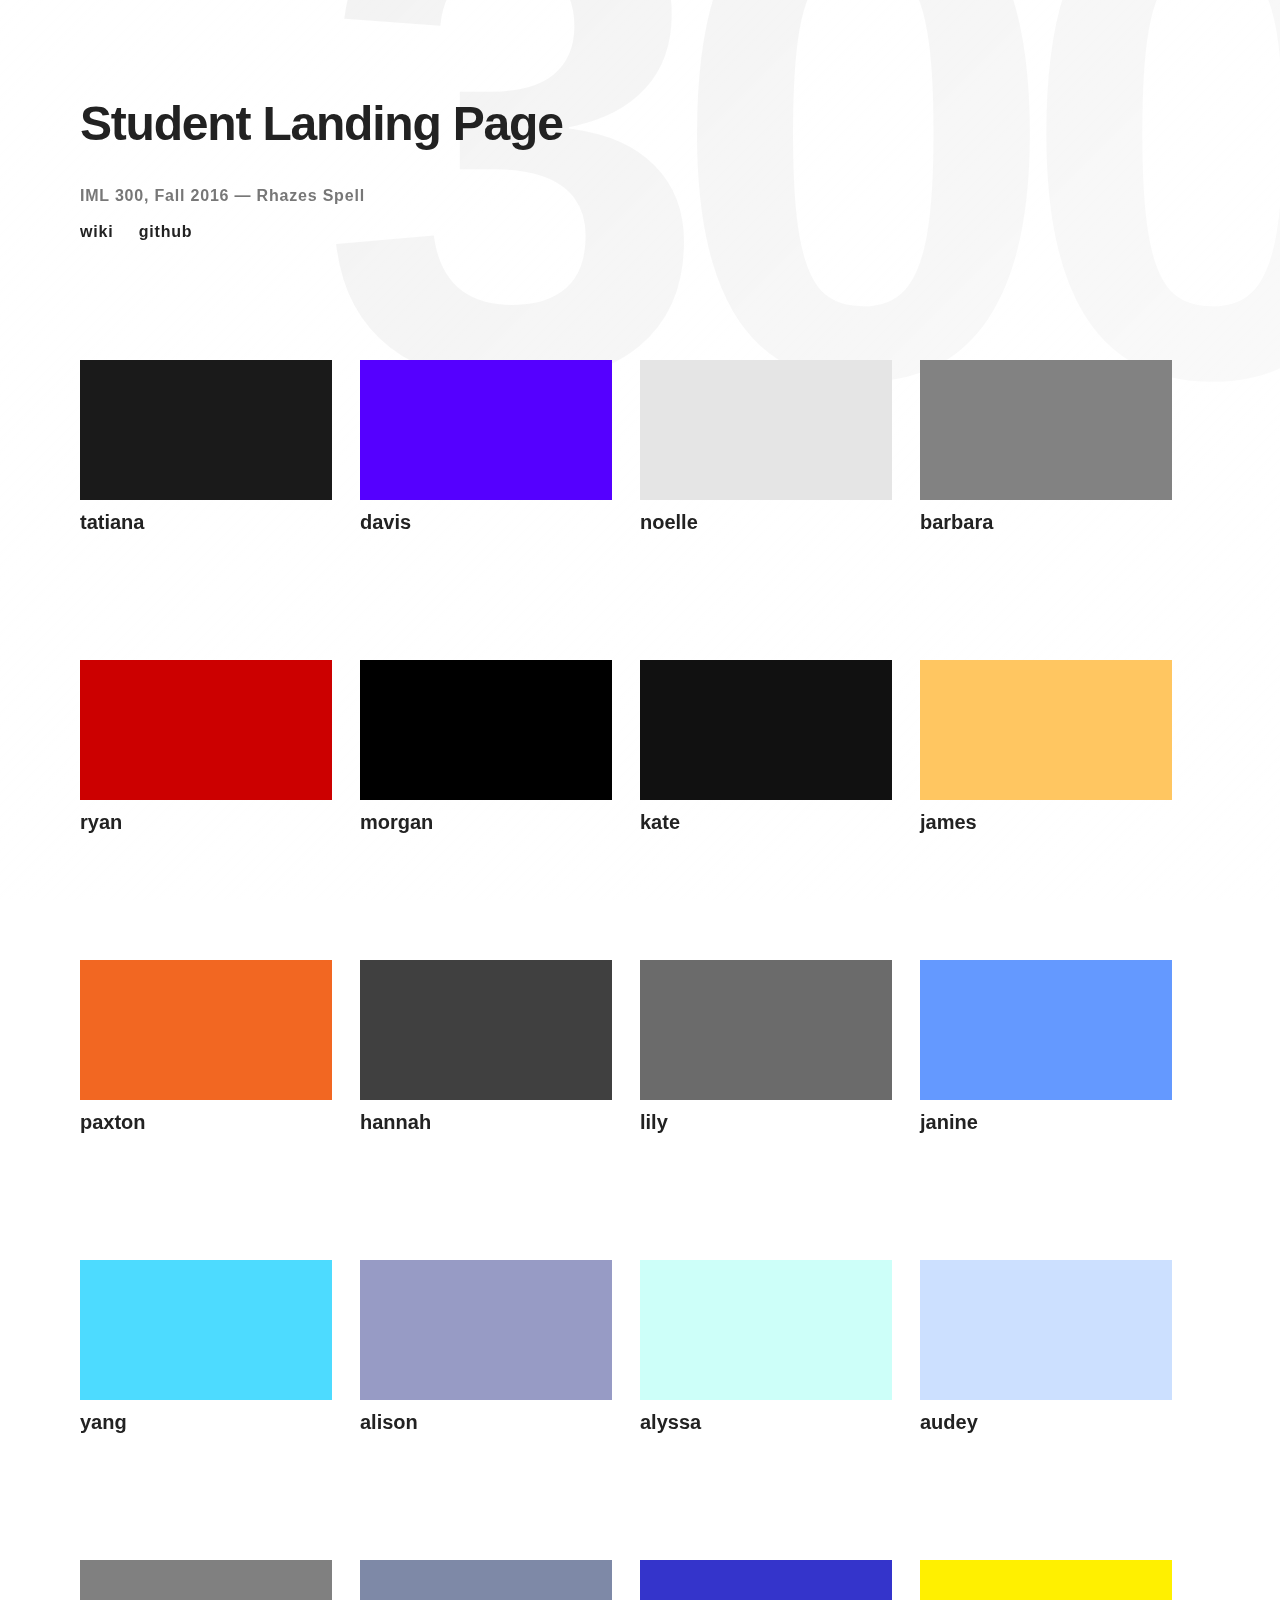
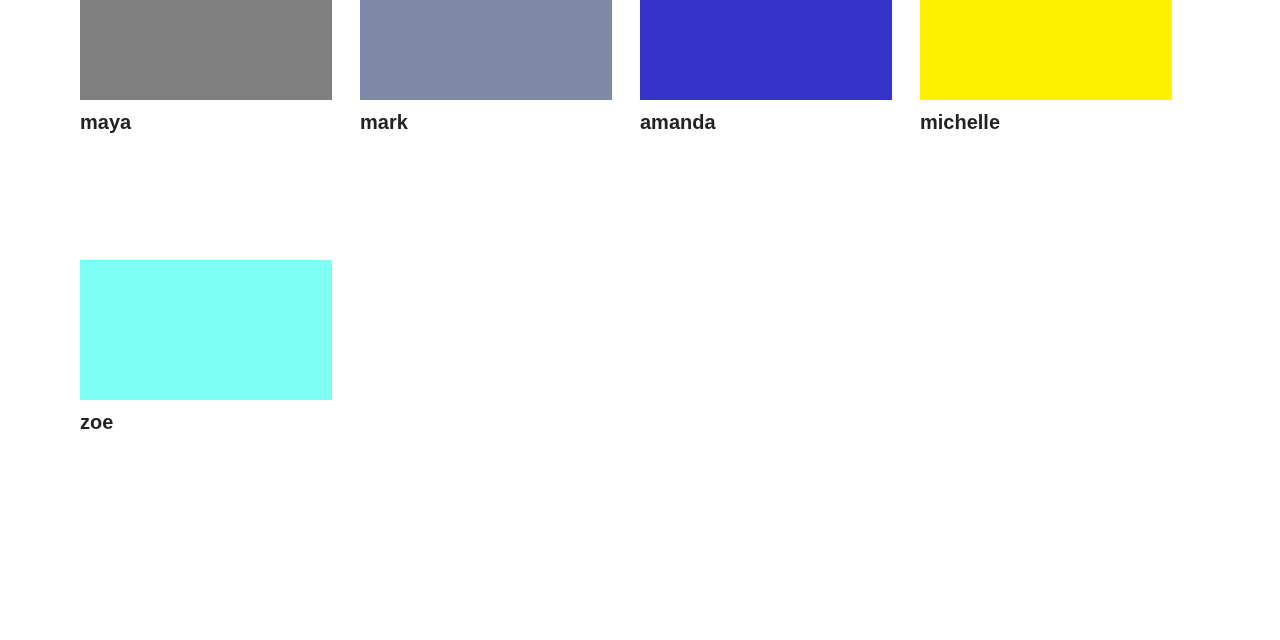
==== storm_web/index.html @ 6f240189 "initial storm web site commit" ====
<!DOCTYPE html>
<html lang="en">
<head>
	<meta charset="utf-8">
	<meta http-equiv="X-UA-Compatible" content="IE=edge">
	<meta name="viewport" content="width=device-width, initial-scale=1">
	<link rel="stylesheet" href="./css/landingPage.css">
	<link rel="shortcut icon" href="http://a-o-a.xyz//img/icon/fav.ico">
	<link rel="icon" type="image/png" href="http://a-o-a.xyz//img/icon/fav-192x192.png" sizes="192x192">
	<link rel="apple-touch-icon" href="http://a-o-a.xyz//img/icon/fav-180x180.png" sizes="180x180"> 
	<title>IML 300 Student Landing Page</title>
	<style>
	.tatiana { /* 1 */
		background: #1A1A1A;
	}
	.davis { 
		background: #5500FF;
	}
	.noelle { /* 3 */
		background: #E5E5E5;
	}
	.barbara { /* 4 */
		background: #828282;
	}
	.ryan { 
		background: #CC0000;
	}
	.morgan { 
		background: #000000;
	}
	.kate { /* 7 */
		background: #111111;
	}
	.james { 
		background: #FFC661
	}
	.paxton { 
		background: #F26722;
	}
	.hannah { /* 10 */
		background: #404040;
	}
	.lily { /* 11 */
		background: #6B6B6B;
	}
	.janine { 
		background: #6499FF;
	}
	.yang { 
		background: #4DDBFF;
	}
	.alison { 
		background: #979BC5;
	}
	.alyssa { 
		background: #CDFFF9;
	}
	.audey { 
		background: #CCE0FF;
	}
	.maya { 
		background: #808080;
	}
	.mark {
		background: #7E89A7;
	}
	.amanda {
		background: #3434CB;
	}
	.michelle { 
		background: #FFF000;
	}
    .zoe {
		background: #7EFFF4;
	}        
	</style>
</head>
<body>
	<div class="logotype" role="presentation">300</div>
	<header role="banner">
		<section class="sc">
			<div class="u-p-a">
				<h1>
					Student Landing Page
				</h1>
				<h3>
					IML 300, Fall 2016 &mdash; Rhazes Spell
				</h3>
				<h3>
					<a class="u-mr-a" href="https://mapwiki.sca.usc.edu/wiki/projects/iml300readingandwritingthewebfall2016section37420/IML_300_Reading_and_Writing_the_Web_Fall_2016_Section_37420.html">wiki</a>
					<a class="u-mr-a" href="https://github.com/trojanmediaarts/iml300/wiki">github</a>
				</h3>
			</div>
		</section>
	</header>
	<main role="main">
		<section class="sc">
			<div class="u-p-a">

				<div class="sc-1-4">
					<a href="http://storm.usc.edu/~bainsaar/iml300/">
						<div class="student_card tatiana"></div>
						<h2>
							tatiana
						</h2>
					</a>
				</div>

				<div class="sc-1-4">
					<a href="http://storm.usc.edu/~davisavi/iml300/">
						<div class="student_card davis"></div>
						<h2>
							davis
						</h2>
					</a>
				</div>

				<div class="sc-1-4">
					<a href="http://storm.usc.edu/~brimble/iml300/">
						<div class="student_card noelle"></div>
						<h2>
							noelle
						</h2>
					</a>
				</div>

				<div class="sc-1-4">
					<a href="http://storm.usc.edu/~bcbrooks/iml300/">
						<div class="student_card barbara"></div>
						<h2>
							barbara
						</h2>
					</a>
				</div>

				<div class="sc-1-4">
					<a href="http://storm.usc.edu/~cenicola/iml300/">
						<div class="student_card ryan"></div>
						<h2>
							ryan
						</h2>
					</a>
				</div>

				<div class="sc-1-4">
					<a href="http://storm.usc.edu/~morganch/iml300/">
						<div class="student_card morgan"></div>
						<h2>
							morgan
						</h2>
					</a>
				</div>

				<div class="sc-1-4">
					<a href="http://storm.usc.edu/~katedowd/iml300/">
						<div class="student_card kate"></div>
						<h2>
							kate
						</h2>
					</a>
				</div>

				<div class="sc-1-4">
					<a href="http://storm.usc.edu/~jamestgi/iml300/">
						<div class="student_card james"></div>
						<h2>
							james
						</h2>
					</a>

				</div>

				<div class="sc-1-4">
					<a href="http://storm.usc.edu/~paxtonha/iml300/">
						<div class="student_card paxton"></div>
						<h2>
							paxton
						</h2>
					</a>

				</div>

				<div class="sc-1-4">
					<a href="http://storm.usc.edu/~hengst/iml300/">
						<div class="student_card hannah"></div>
						<h2>
							hannah
						</h2>
					</a>
				</div>

				<div class="sc-1-4">
					<a href="http://storm.usc.edu/~lilyhoan/iml300/">
						<div class="student_card lily"></div>
						<h2>
							lily
						</h2>
					</a>
				</div>

				<div class="sc-1-4">
					<a href="http://storm.usc.edu/~janineki/iml300/">
						<div class="student_card janine"></div>
						<h2>
							janine
						</h2>
					</a>
				</div>

				<div class="sc-1-4">
					<a href="http://storm.usc.edu/~yang477/iml300/">
						<div class="student_card yang"></div>
						<h2>
							yang
						</h2>
					</a>
				</div>

				<div class="sc-1-4">
					<a href="http://storm.usc.edu/~amalamud/iml300/">
						<div class="student_card alison"></div>
						<h2>
							alison
						</h2>
					</a>
				</div>

				<div class="sc-1-4">
					<a href="http://storm.usc.edu/~matlosz/iml300/">
						<div class="student_card alyssa"></div>
						<h2>
							alyssa
						</h2>
					</a>
				</div>

				<div class="sc-1-4">
					<a href="http://storm.usc.edu/~audeyshe/iml300/">
						<div class="student_card audey"></div>
						<h2>
							audey
						</h2>
					</a>
				</div>

				<div class="sc-1-4">
					<a href="http://storm.usc.edu/~mtellez/iml300/">
						<div class="student_card maya"></div>
						<h2>
							maya
						</h2>
					</a>
				</div>

				<div class="sc-1-4">
					<a href="http://storm.usc.edu/~mdvasque/iml300/">
						<div class="student_card mark"></div>
						<h2>
							mark
						</h2>
					</a>
				</div>

				<div class="sc-1-4">
					<a href="http://storm.usc.edu/~verdader/iml300/">
						<div class="student_card amanda"></div>
						<h2>
							amanda
						</h2>
					</a>
				</div>

				<div class="sc-1-4">
					<a href="http://storm.usc.edu/~whangmic/iml300/">
						<div class="student_card michelle"></div>
						<h2>
							michelle
						</h2>
					</a>
				</div>
                <div class="sc-1-4">
					<a href="http://storm.usc.edu/~zmalhotr/iml300/">
						<div class="student_card zoe"></div>
						<h2>
							zoe
						</h2>
					</a>
				</div>

			</div>
		</section>
	</main>
</body>
</html>
---- storm_web/css/landingPage.css ----
.logotype,body:before{position:fixed;left:0;width:100%}.sc-1-4,a>h2{float:left}html{font-size:16px;font-family:Helvetica,sans-serif}body{background:#fff;margin:0;padding:0;-webkit-font-smoothing:antialiased}body:before{content:'';top:0;height:100%;background:rgba(255,255,255,0);background:-webkit-gradient(left top,right bottom,color-stop(0,rgba(255,255,255,0)),color-stop(100%,rgba(255,255,255,1)));background:-webkit-linear-gradient(-45deg,rgba(255,255,255,0) 0,rgba(255,255,255,1) 100%);background:linear-gradient(135deg,rgba(255,255,255,0) 0,rgba(255,255,255,1) 100%);opacity:.75}.logotype,.sc,.sc-1-4{height:auto}.logotype{font-weight:700;line-height:.55;letter-spacing:-40px;z-index:-1;right:0;margin:-60px auto auto 25%;font-size:700px;color:rgba(0,0,0,.05)}.sc,.sc-1-4,.student_card{position:relative}a,h1,h2,h3{color:#222}[role=banner],[role=main]{position:relative;float:left;width:100%;height:auto}[role=banner]{margin:100px 0}[role=main]{margin-bottom:80px}a{text-decoration:none}a:hover,h2:hover{border-bottom:2px dotted #222}img{max-width:100%;max-height:100%;width:auto}h1,h2,h3{margin:0;line-height:1}h1{font-size:3em;margin-bottom:40px;letter-spacing:-.025em}h2{font-size:1.25em;line-height:1.25}h3{font-size:1em;letter-spacing:.05em;margin-bottom:20px;color:#777}.sc{width:100%;margin:0 auto;max-width:1200px}.sc-1-4{width:25%;min-height:220px;padding-bottom:80px}.sc-1-4 h2{margin:10px 20px 10px 0}.u-p-a{padding:0 40px}.u-p-b{padding:10px}.u-mr-a{margin-right:20px}.student_card{width:90%;padding-bottom:50%;overflow:hidden;background:#222}.student_card img{position:absolute;min-width:100%;max-height:none}.student_card:hover{-webkit-transform:scale(1.05);transform:scale(1.05);box-shadow:0 2px 6px 2px rgba(0,0,0,.2)}.student_card:active{-webkit-transform:scale(1);transform:scale(1)}@media (max-width:900px){.sc-1-4{width:50%;min-height:200px;padding-bottom:60px}.sc-1-4>h2{padding:20px 10px 10px 0}.u-p-a{padding:0 20px}.student_card{width:95%}}@media (max-width:450px){.sc-1-4,.student_card{width:100%;min-height:0}}
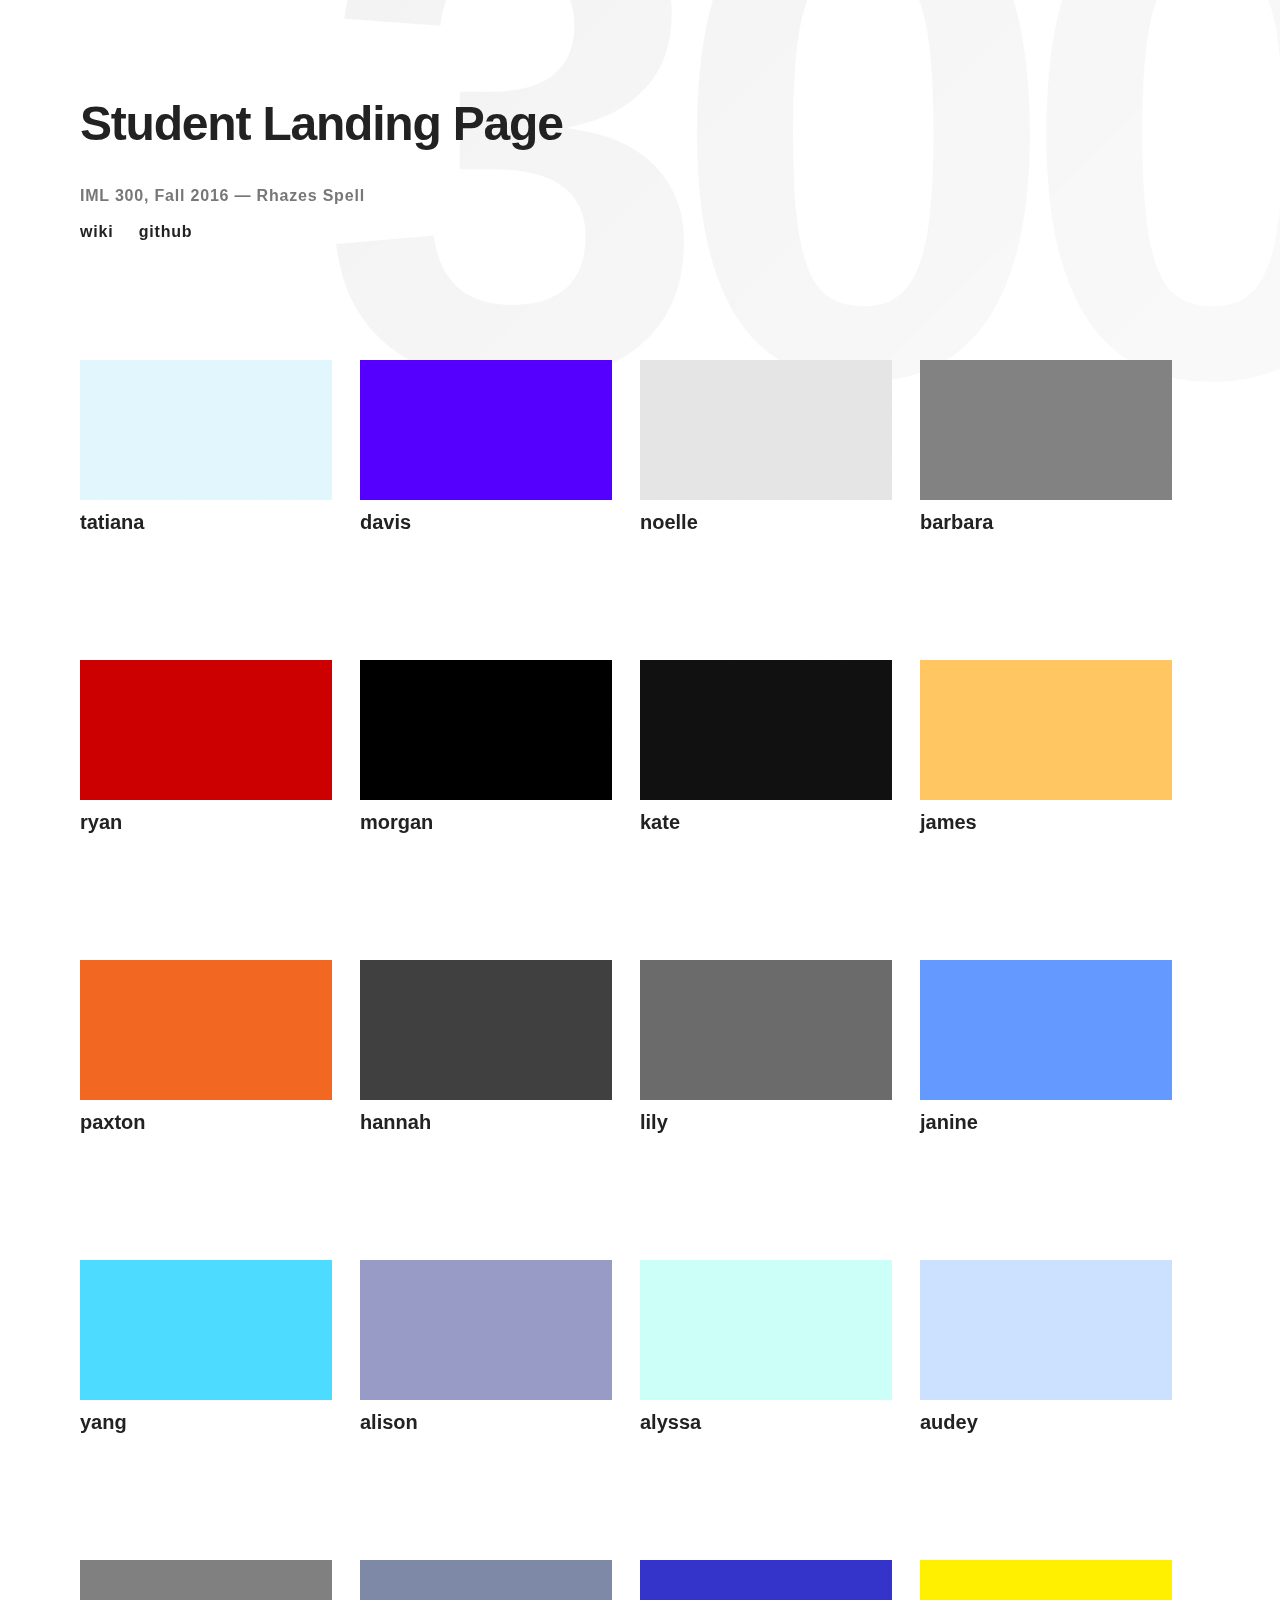
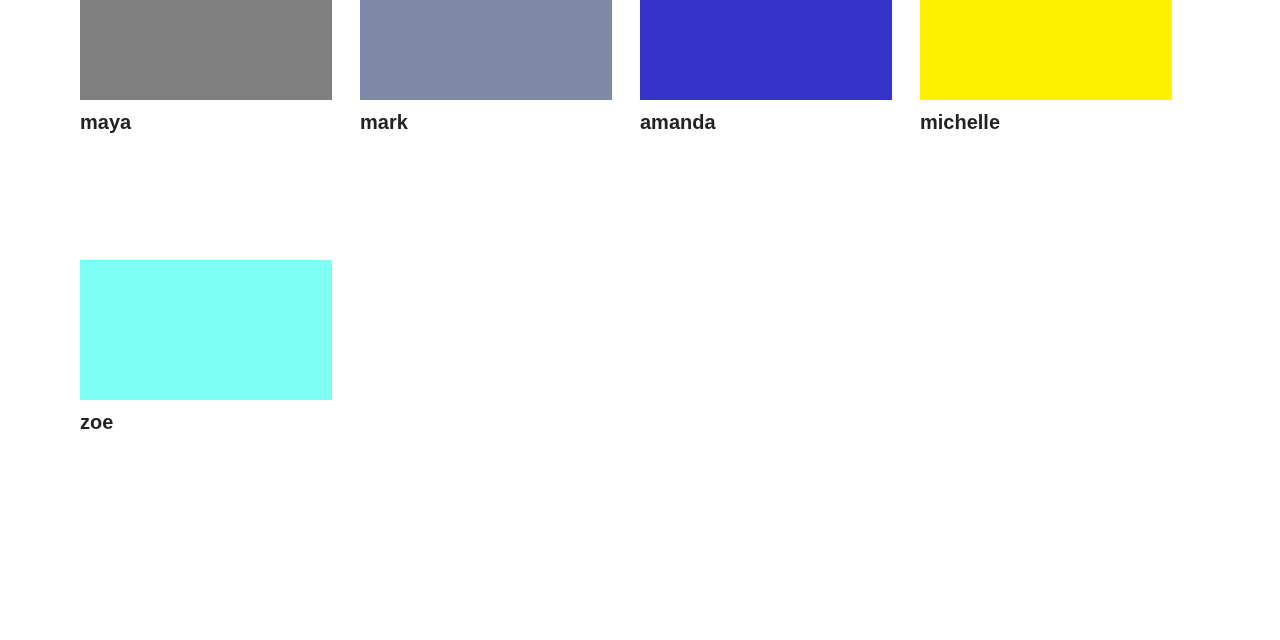
==== commit 6e1e8327: "updated Tatiana sig color" ====
--- a/storm_web/index.html
+++ b/storm_web/index.html
@@ -11,8 +11,8 @@
 	<link rel="apple-touch-icon" href="http://a-o-a.xyz//img/icon/fav-180x180.png" sizes="180x180"> 
 	<title>IML 300 Student Landing Page</title>
 	<style>
-	.tatiana { /* 1 */
-		background: #1A1A1A;
+	.tatiana {
+		background: #e2f7fd;
 	}
 	.davis { 
 		background: #5500FF;
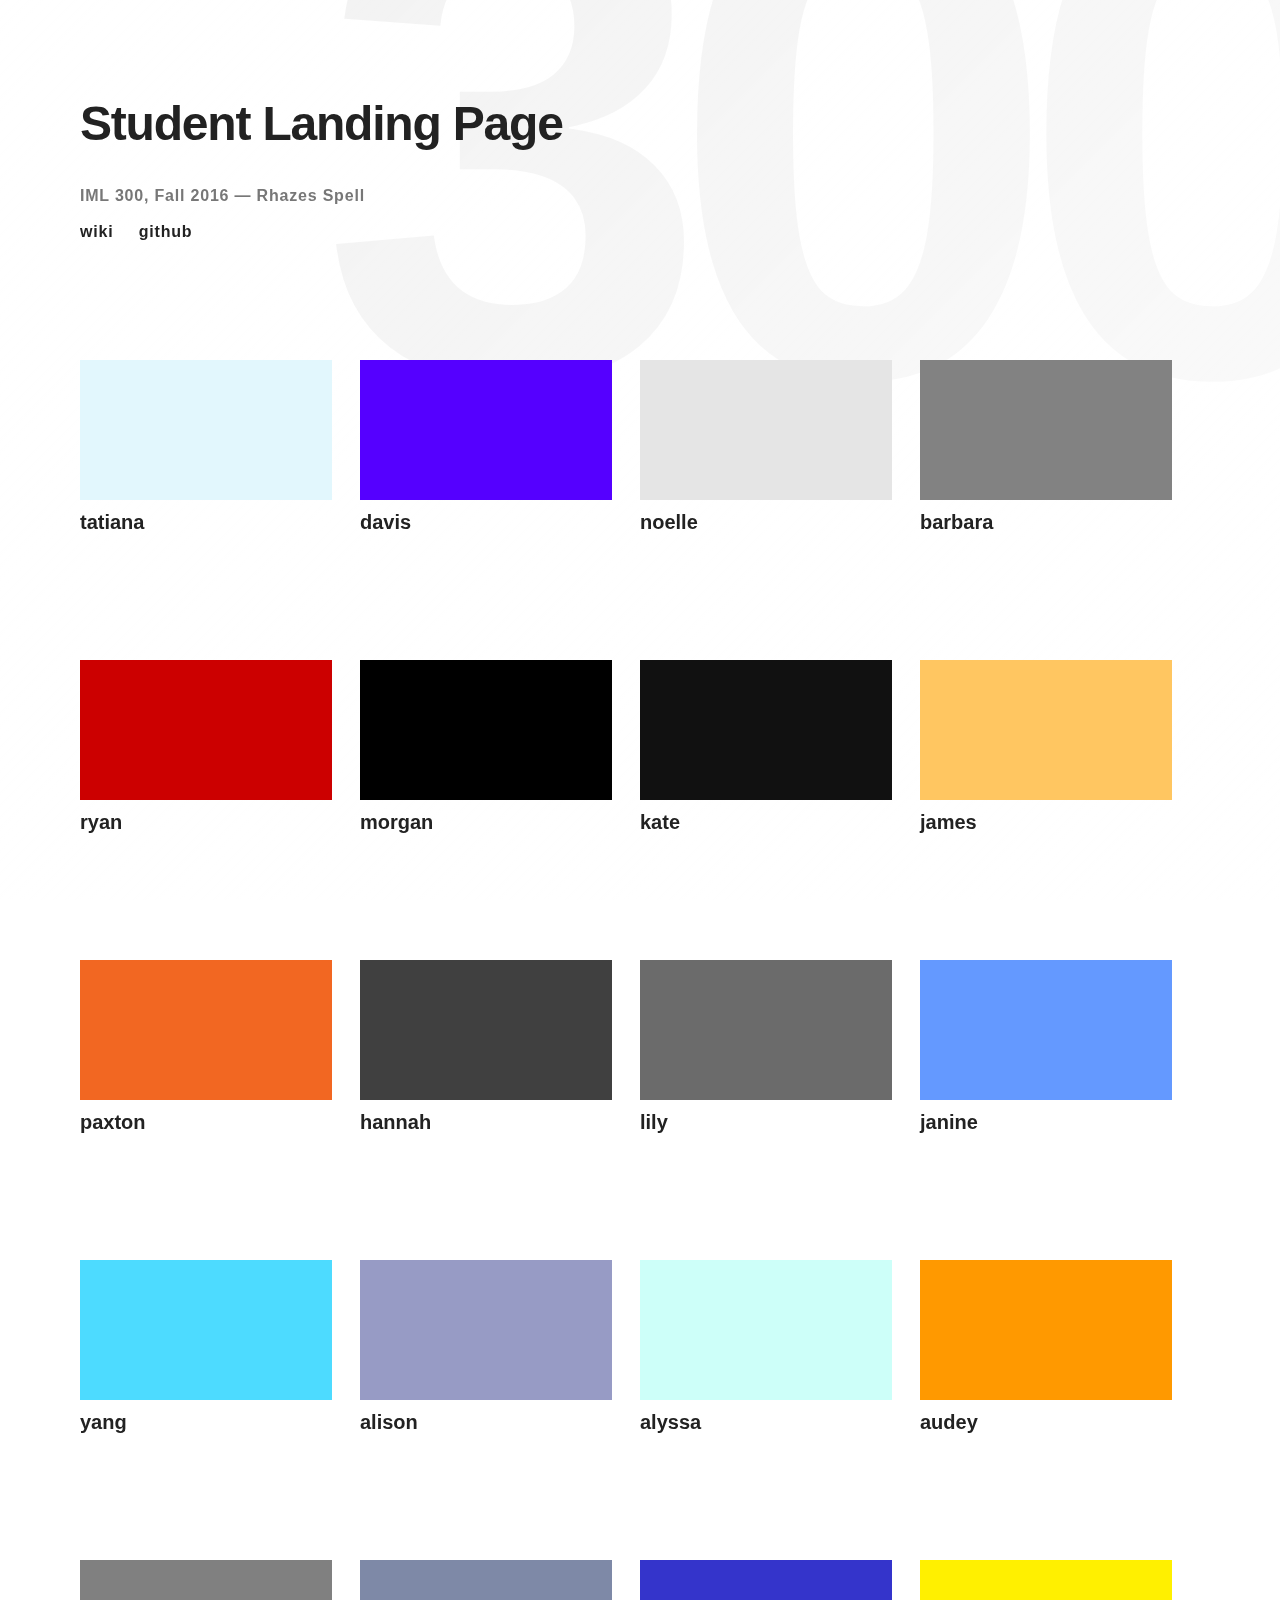
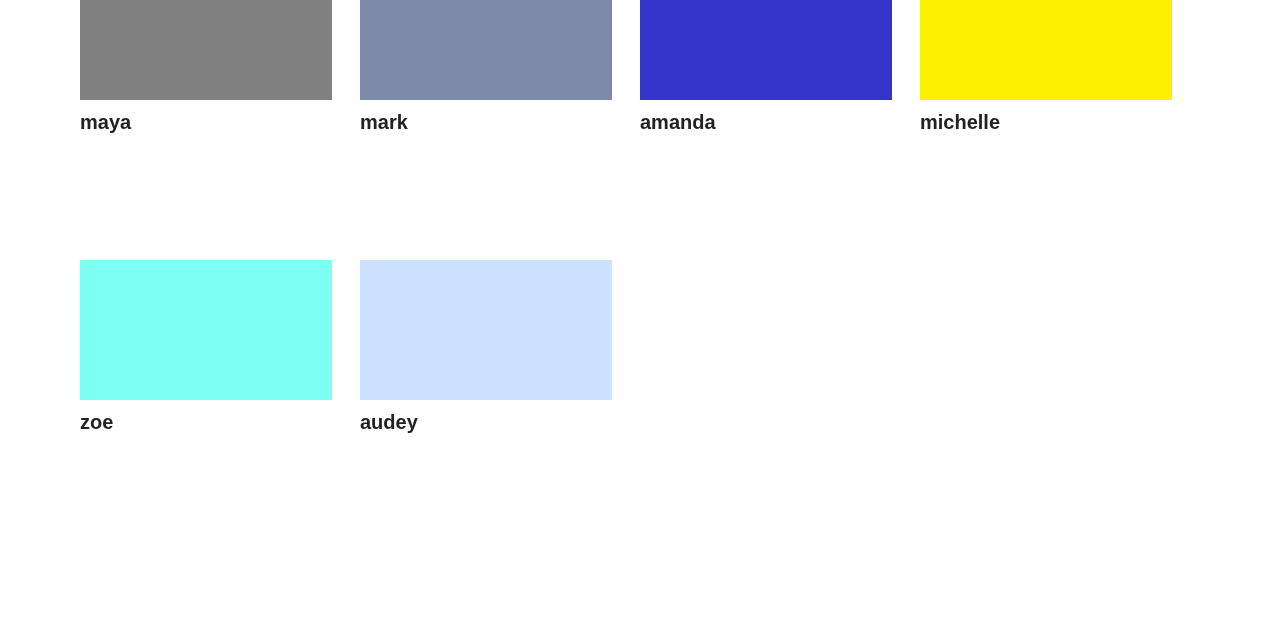
==== commit 1cd3f73a: "fixed student mixup audey audrey" ====
--- a/storm_web/index.html
+++ b/storm_web/index.html
@@ -57,8 +57,11 @@
 		background: #CDFFF9;
 	}
 	.audey { 
+		background: #FF9900;
+	}
+	.audrey { 
 		background: #CCE0FF;
-	}
+	}        
 	.maya { 
 		background: #808080;
 	}
@@ -243,7 +246,7 @@
 						</h2>
 					</a>
 				</div>
-
+				
 				<div class="sc-1-4">
 					<a href="http://storm.usc.edu/~mtellez/iml300/">
 						<div class="student_card maya"></div>
@@ -279,6 +282,7 @@
 						</h2>
 					</a>
 				</div>
+               
                 <div class="sc-1-4">
 					<a href="http://storm.usc.edu/~zmalhotr/iml300/">
 						<div class="student_card zoe"></div>
@@ -288,6 +292,14 @@
 					</a>
 				</div>
 
+                <div class="sc-1-4">
+					<a href="http://storm.usc.edu/~ejoung/iml300/">
+						<div class="student_card audrey"></div>
+						<h2>
+							audey
+						</h2>
+					</a>
+				</div>
 			</div>
 		</section>
 	</main>
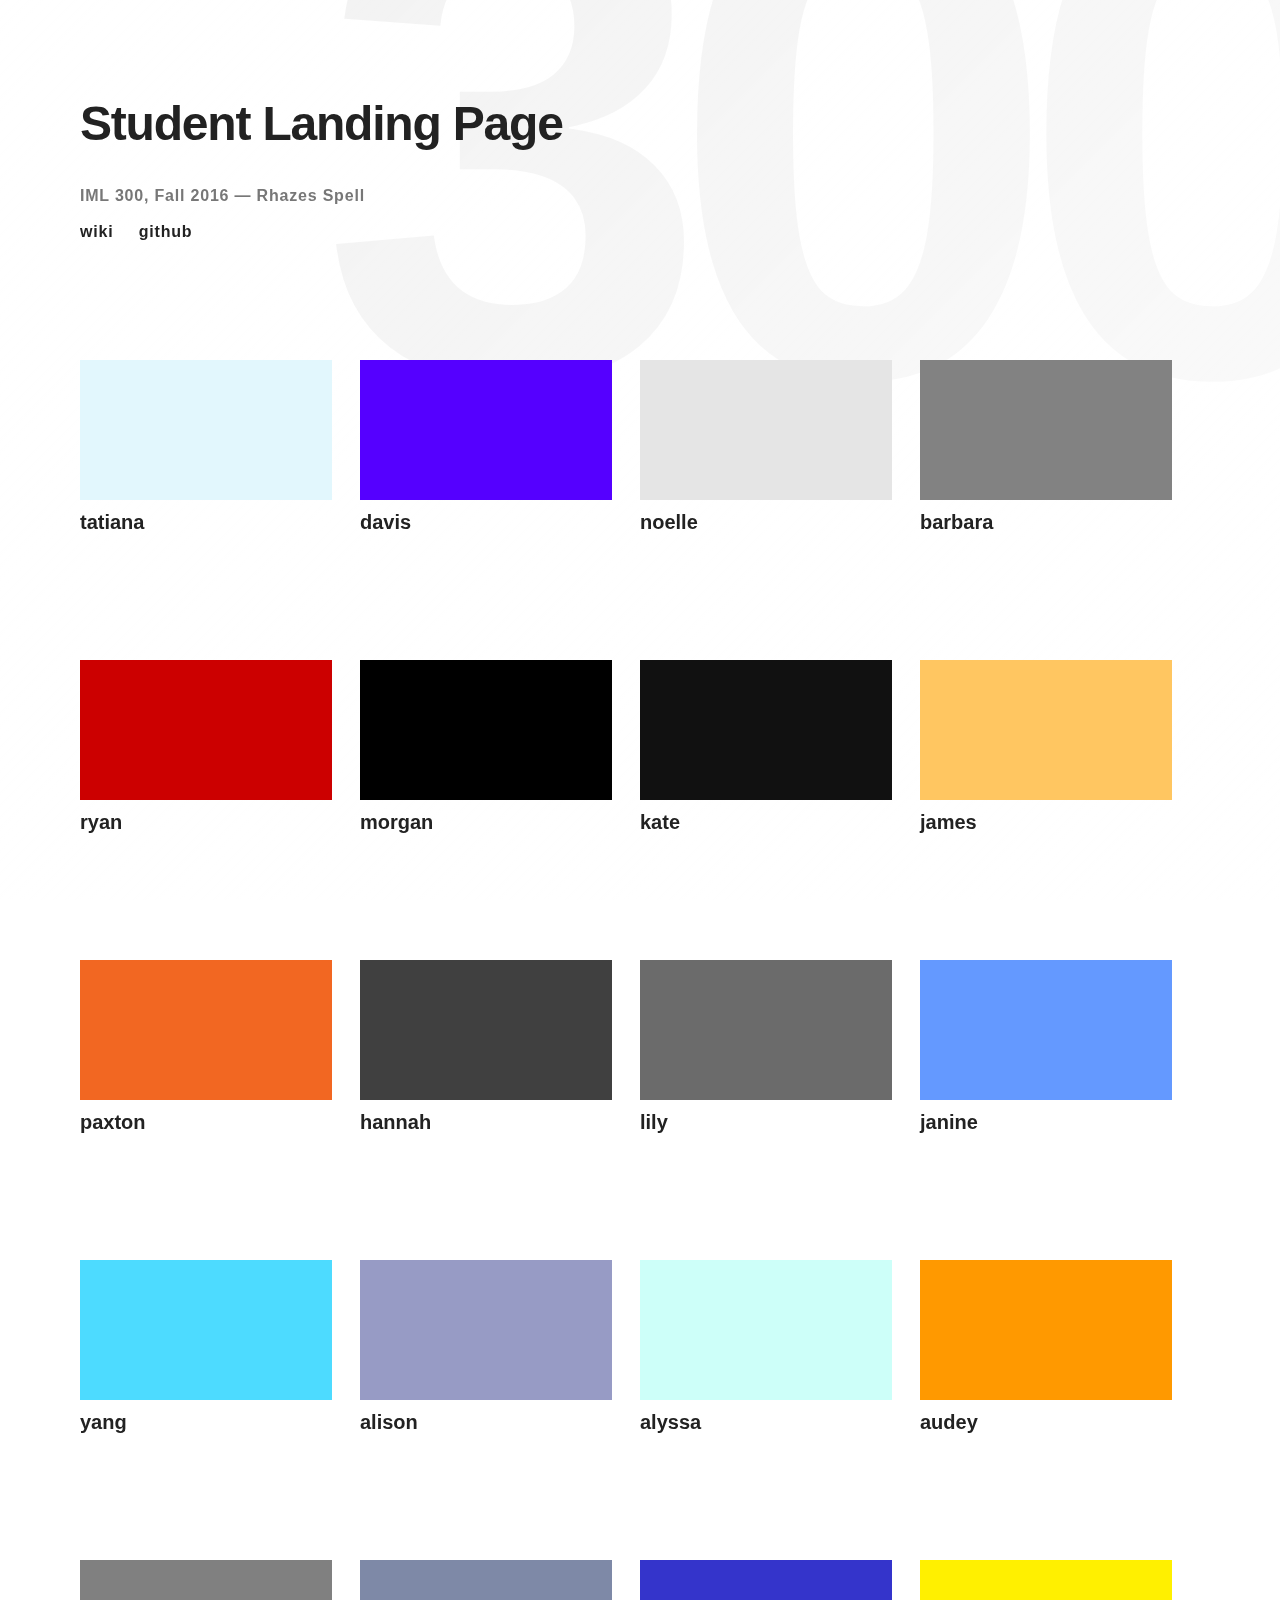
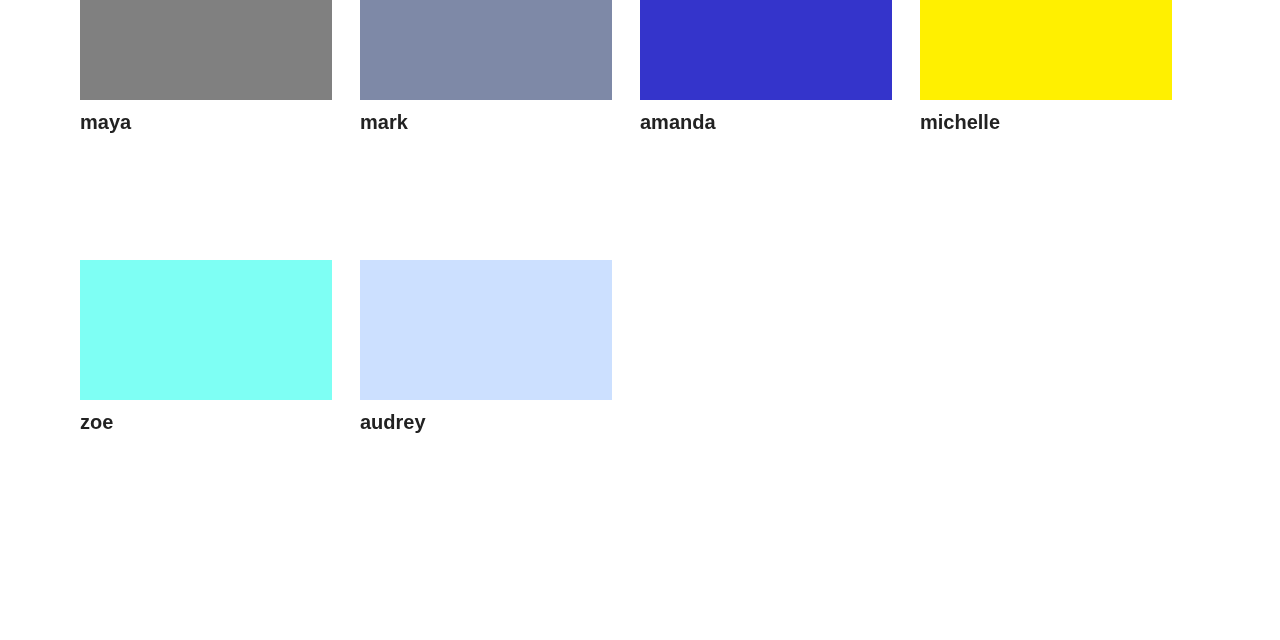
==== commit 13993c31: "fixed audey audrey confusion" ====
--- a/storm_web/index.html
+++ b/storm_web/index.html
@@ -296,7 +296,7 @@
 					<a href="http://storm.usc.edu/~ejoung/iml300/">
 						<div class="student_card audrey"></div>
 						<h2>
-							audey
+							audrey
 						</h2>
 					</a>
 				</div>
